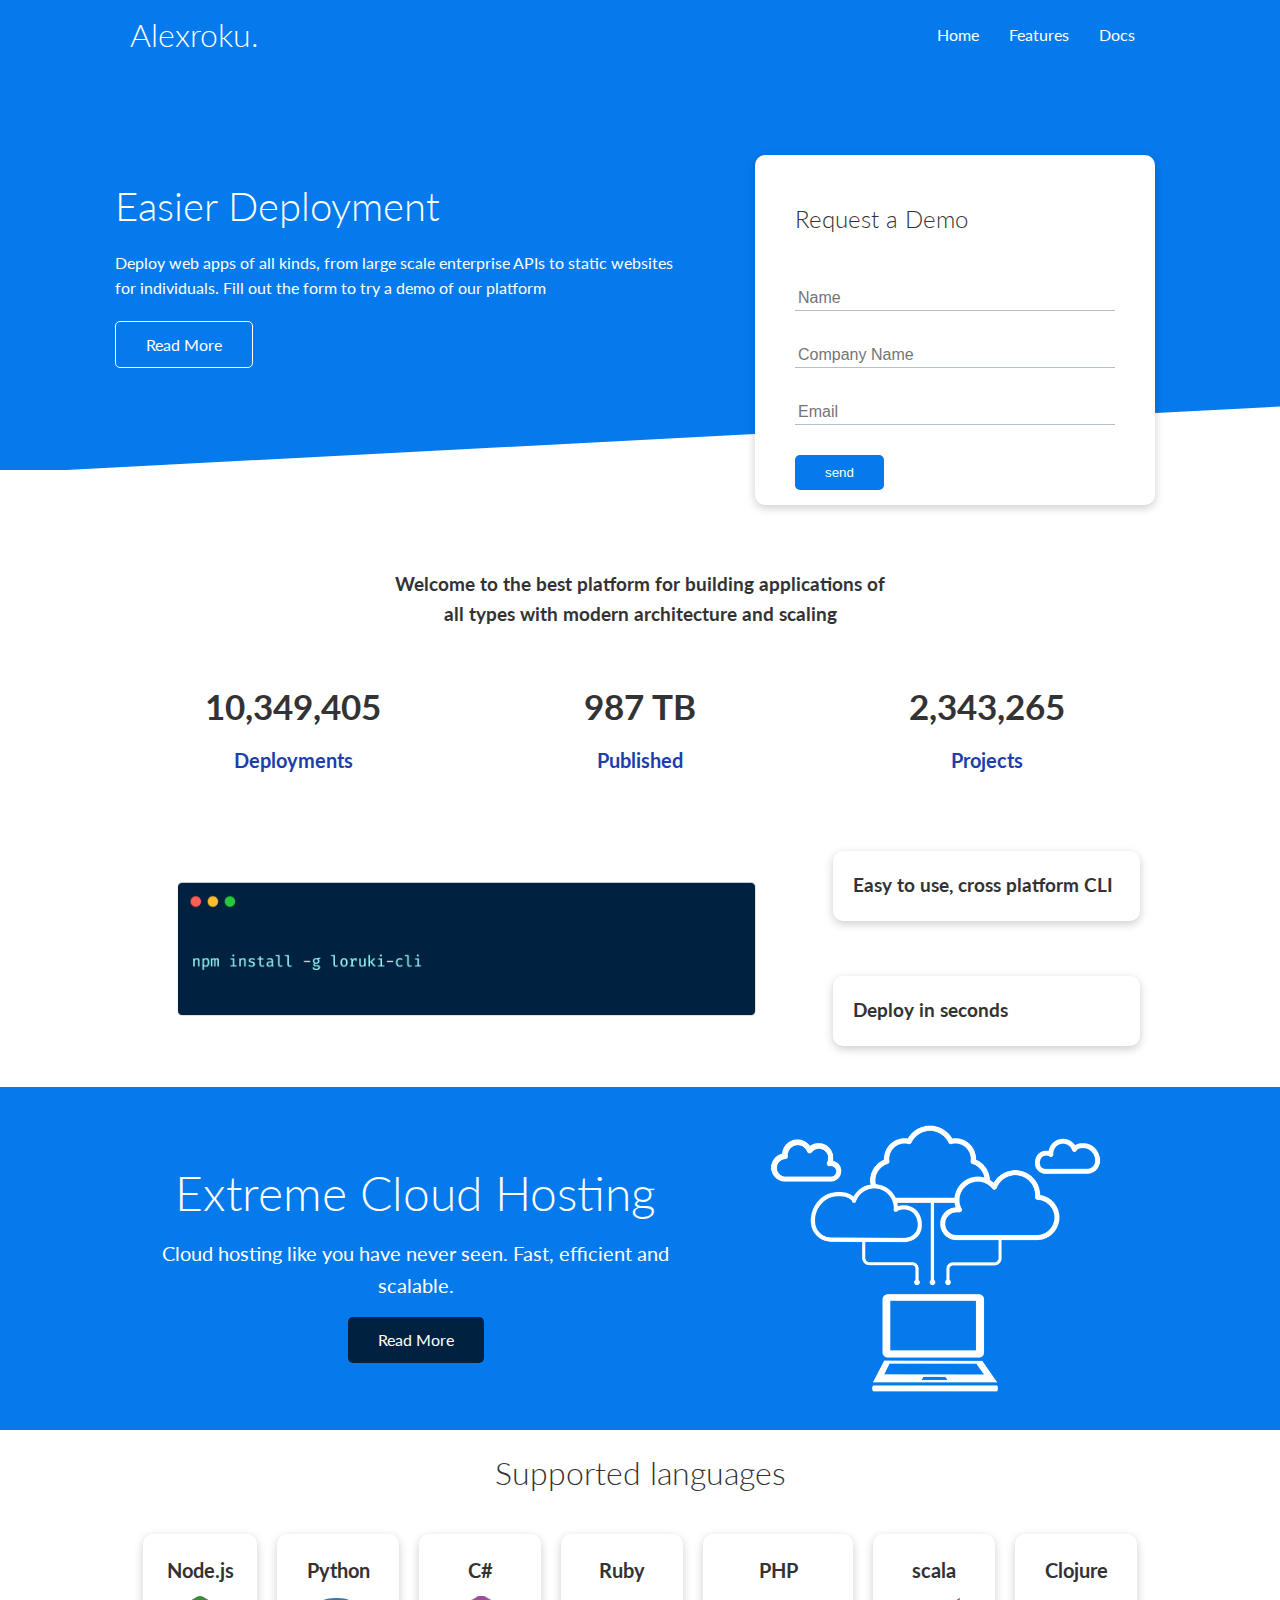
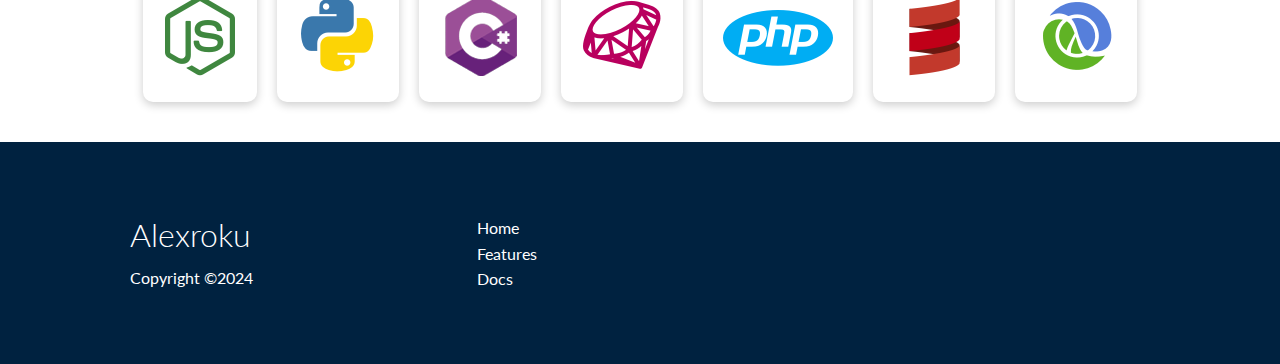
==== index.html @ daa65b09 "initial commit" ====
<!DOCTYPE html>
<html lang="en">
<head>
    <meta charset="UTF-8">
    <meta http-equiv="X-UA-Compatible" content="IE=edge">
    <meta name="viewport" content="width=device-width, initial-scale=1.0">
    
    <link rel="stylesheet" href="https://cdnjs.cloudflare.com/ajax/libs/font-awesome/6.5.1/css/all.min.css" integrity="sha512-DTOQO9RWCH3ppGqcWaEA1BIZOC6xxalwEsw9c2QQeAIftl+Vegovlnee1c9QX4TctnWMn13TZye+giMm8e2LwA==" crossorigin="anonymous" referrerpolicy="no-referrer" /><link rel="stylesheet" href="https://cdnjs.cloudflare.com/ajax/libs/font-awesome/6.5.1/css/all.min.css" integrity="sha512-DTOQO9RWCH3ppGqcWaEA1BIZOC6xxalwEsw9c2QQeAIftl+Vegovlnee1c9QX4TctnWMn13TZye+giMm8e2LwA==" crossorigin="anonymous" referrerpolicy="no-referrer" />
    <link rel="stylesheet" href="./css/utillities.css">
    <link rel="stylesheet" href="./css/style.css">

    <title>Alexroku | Cloud Hosting For Everyone</title>
</head>
<body>
    <!-- NAVBAR -->
    <div class="navbar">
        <div class="container flex">
            <h1>Alexroku.</h1>
            <nav>
                <ul>
                    <li><a href="index.html">Home</a></li>
                    <li><a href="features.html">Features</a></li>
                    <li><a href="docs.html">Docs</a></li>
                </ul>
            </nav>
        </div>
    </div>

    <!-- SHOWCASE -->
    <section class="showcase">
        <div class="container grid">
            <div class="showcase-text">
                <h1>Easier Deployment</h1>
                <p>Deploy web apps of all kinds,
                     from large scale enterprise APIs to static websites for individuals.
                     Fill out the form to try a demo of our platform
                </p>
                <a href="features.html" class="btn btn-outline">
                    Read More
                </a>
                    
            </div>
            <div class="showcase-form card">
                <h2>Request a Demo</h2>
                <form name="contact" method="POST" netlify-honeypot="bot-field" data-netlify="true">
                    <input type="hidden" name="form-name" value="contact">
                    <p class="hidden">
                        <label>
                          Don’t fill this out if you’re human: <input name="bot-field" />
                        </label>
                    </p>

                    <div class="form-control">
                        <input type="text" name="name" placeholder="Name" required>
                    </div>
                    <div class="form-control">
                        <input type="text" name="Company" placeholder="Company Name" required>
                    </div>
                    <div class="form-control">
                        <input type="email" name="email" placeholder="Email">
                    </div>
                    <input type="submit" value="send" class="btn btn-primary">
                </form>
            </div>
        </div>
    </section>
    <!-- STATS -->
    <section class="stats">
        <div class="container">
            <h3 class="stats-heading text-center my-1">
                Welcome to the best platform for building 
                applications of all types with modern architecture and 
                scaling
            </h3>

            <div class="grid grid-3 text-center my-4">
                <div>
                    <i class="fas fa-server fa-3x"></i>
                    <h3>10,349,405</h3>
                    <p class="text-secondary">Deployments</p>
                </div>
                <div>
                    <i class="fas fa-upload fa-3x"></i>
                    <h3>987 TB</h3>
                    <p class="text-secondary">Published</p>
                </div>
                <div>
                    <i class="fas fa-project-diagram fa-3x"></i>
                    <h3>2,343,265</h3>
                    <p class="text-secondary">Projects</p>
                </div>
            </div>
        </div>
    </section>
    <!-- CLI -->
    <section class="cli">
        <div class="container grid">
            <img src="./images/cli.png" alt="">
            <div class="card">
                <h3>Easy to use, cross platform CLI</h3>
            </div>
            <div class="card">
                <h3>Deploy in seconds</h3>
            </div>
        </div>
    </section>

    <!-- CLOUD -->
    <section class="cloud bg-primary my-2 py-2">
        <div class="container grid">
            <div class="text-center">
                <h2 class="lg">Extreme Cloud Hosting</h2>
                <p class="lead my-1">Cloud hosting like you have never seen.
                    Fast, efficient and scalable.
                </p>
                <a href="features.html" class="btn btn-dark">Read More</a>
            </div>
            <img src="./images/cloud.png" alt="Cloud image">
        </div>
    </section>

    <!-- LANGUAGES -->
    <section class="languages">
        <h2 class="md text-center my-2">
            Supported languages
        </h2>
       <div class="container flex">
            <div class="card">
                <h4>Node.js</h4>
                <img src="./images/logos/node.png" alt="Node JS">
            </div>
            <div class="card">
                <h4>Python</h4>
                <img src="./images/logos/python.png" alt="Python">
            </div>
            <div class="card">
                <h4>C#</h4>
                <img src="./images/logos/csharp.png" alt="Csharp">
            </div>
            <div class="card">
                <h4>Ruby</h4>
                <img src="./images/logos/ruby.png" alt="Ruby">
            </div>
            <div class="card">
                <h4>PHP</h4>
                <img src="./images/logos/php.png" alt="PHP">
            </div>
            <div class="card">
                <h4>scala</h4>
                <img src="./images/logos/scala.png" alt="Scala">
            </div>
            <div class="card">
                <h4>Clojure</h4>
                <img src="./images/logos/clojure.png" alt="Clojure">
            </div>
       </div>
    </section>
    <!-- FOOTER -->
    <footer class="footer bg-dark py-5">
        <div class="container grid grid-3">
            <div>
                <h1>Alexroku</h1>
                <p>Copyright &copy;2024</p>
            </div>
            <nav>
                <ul>
                    <li><a href="index.html">Home</a></li>
                    <li><a href="features.html">Features</a></li>
                    <li><a href="docs.html">Docs</a></li>
                </ul>
            </nav>
            <div class="social">
                <a href="#"><i class="fab fa-github fa-2x"></i></a>
                <a href="#"><i class="fab fa-facebook fa-2x"></i></a>
                <a href="#"><i class="fab fa-instagram fa-2x"></i></a>
                <a href="#"><i class="fab fa-twitter fa-2x"></i></a>
            </div>
        </div>
    </footer>
</body>
</html>
---- css/utillities.css ----
/* UTILLITIES */
.container{
    max-width: 1100px;
    margin: 0 auto;
    overflow: auto;
    padding: 0 40px;
}
.card{
    background-color: #fff;
    border-radius: 10px;
    box-shadow: 0 3px 10px rgba(0,0,0,0.2);
    padding: 20px;
    margin: 10px;
    color: #333;
}
.btn{
    display: inline-block;
    padding: 10px 30px;
    cursor: pointer;
    background-color: var(--primary-color);
    border: none;
    color: #fff;
    border-radius: 5px;
}
.btn-outline{
    background-color: transparent;
    border: 1px #fff solid;
}
.btn:hover{
    transform: scale(0.98);
}
.text-center{
    text-align: center;
}
/* ALERT */
.alert{
    background-color: var(--light-color);
    padding: 10px 20px;
    font-weight: bold;
    margin: 15px 0;
}
.alert i{
    margin-right: 10px;
}
.alert-success{
    background-color: var(--success-color);
    color: #fff;
}
.alert-error{
    background-color: var(--error-color);
    color: #fff;
}
/* BACKGROUNDS AND COLORED BUTTONS */
.bg-primary, .btn-primary{
    background-color: var(--primary-color);
    color: #fff;
}
.bg-secondary, .btn-secondary{
    background-color: var(--secondary-color);
    color: #fff;
}
.bg-light, .btn-light{
    background-color: var(--light-color);
    color:#000;
}
.bg-dark, .btn-dark{
    background-color: var(--dark-color);
    color: #fff;
}

.bg-primary a, 
.btn-primary a,
.bg-secondary a,
.btn-secondary a,.bg-light a,
.btn-light a,
.bg-dark a ,
.btn-dark a{
    color: #fff;
}

/* TEXT COLORS */
.text-primary{
    color: var(--primary-color);
}
.text-secondary{
    color: var(--secondary-color);

}
.text-light{
    color: var(--light-color);

}
.text-dark{
    color: var(--dark-color);
}

/* TEXT SIZES */
.lead{
    font-size: 20px;
}
.sm{
    font-size: 1rem;
}
.md{
    font-size: 2rem;
}
.lg{
    font-size: 3rem;
}
.xl{
    font-size: 4rem;
}
.flex{
    display: flex;
    flex-direction: row;
    justify-content: center;
    align-items: center;
    height: 100%;
}
.grid{
    display: grid;
    grid-template-columns:repeat(2,1fr);
    gap: 20px;
    align-items: center;
    justify-content: center;
    height: 100%;
}
.grid-3{
    grid-template-columns: repeat(3,1fr);
}

/* MARGIN */
.my-1{
    margin: 1rem 0;
}
.my-2{
    margin: 1.5rem 0;
}
.my-3{
    margin: 2rem 0;
}
.my-4{
    margin: 3rem 0;
}
.my-5{
    margin: 4rem 0;
}

.m-1{
    margin: 1rem;
}
.m-2{
    margin: 1.5rem;
}
.m-3{
    margin: 2rem;
}
.m-4{
    margin: 3rem;
}
.m-5{
    margin: 4rem;
}

/* PADDING */

.py-1{
    padding: 1rem 0;
}
.py-2{
    padding: 1.5rem 0;
}
.py-3{
    padding: 2rem 0;
}
.py-4{
    padding: 3rem 0;
}
.py-5{
    padding: 4rem 0;
}

.p-1{
    padding: 1rem;
}
.p-2{
    padding: 1.5rem;
}
.p-3{
    padding: 2rem;
}
.p-4{
    padding: 3rem;
}
.p-5{
    padding: 4rem;
}
---- css/style.css ----
@import url('https://fonts.googleapis.com/css2?family=Lato:wght@300&display=swap');
/* BASE STYLING FOR THE PROJECT */
:root{
    --primary-color:#047aed;
    --secondary-color:#1c3faB;
    --dark-color:#002240;
    --light-color:#f4f4f4;
    --success-color:#5cb85c;
    --error-color:#d9534f;
}

*{
    box-sizing: border-box;
    padding: 0;
    margin: 0;
}
body{
    font-family: 'lato',sans-serif;
    color: #333;
    line-height: 1.6;
}
ul{
    list-style-type: none;
}
a{
    text-decoration: none;
    color: #333;
}
h1,h2{
    font-weight: 300;
    line-height: 1.2;
    margin: 10px 0;
}
p{
    margin: 10px 0;
}
img{
    width: 100%;
}
code,pre{
    background-color: #333;
    color: #fff;
    padding: 10px;
}
.hidden{
    visibility: hidden;
    height: 0;
}

/* NAVBAR STYLING */
.navbar{
    background-color: var(--primary-color);
    color: #fff;
    height: 70px;
    
}
.navbar .flex{
    justify-content: space-between;
    overflow: visible;
}
.navbar ul{
    display: flex;
    flex-direction: row;
}
.navbar a{
    color: #fff;
    padding: 10px;
    margin: 0 5px;
}
.navbar a:hover{
    border-bottom: 2px #fff solid;
}
/* SHOWCASE STYLING */
.showcase{
    height: 400px;
    background-color: var(--primary-color);
    color: #fff;
    position:relative;
}
.showcase h1{
    font-size:40px;
}
.showcase p{
    margin: 20px 0;
}
.showcase .grid{
    grid-template-columns:55% 45%;
    gap: 30px;
    overflow: visible;
}
.showcase-form{
    position: relative;
    top: 60px;
    height: 350px;
    overflow: visible;
    width: 400px;
    padding: 40px;
    z-index: 100;
    justify-self: flex-end;
    animation: slideInFromRight 1s ease-in;
}
.showcase-form .form-control{
    margin: 30px 0;
}
.showcase-form input:focus{
    outline: none;
}
.showcase-form input[type=text],
.showcase-form input[type=email]{
    border: 0;
    border-bottom: 1px solid #b4becb;
    width: 100%;
    padding:3px;
    font-size:16px;

}
.showcase::after{
    content: ' ';
    /* color: black; */
    position: absolute;
    bottom: -70px;
    background-color: #fff;
    right: 0;
    left: 0;
    height:100px;
    transform: skewY(-3deg);
    -webkit-transform: skewY(-3deg);
    -moz-transform: skewY(-3deg);
    -ms-transform: skewY(-3deg);
}
.showcase-text{
    animation: slideInFromLeft 1s ease-in;
}
/* .showcase::before{
    content: 'Fuck';
    color: black;
    position: absolute;
    bottom: -70px;
    color: black;
    background-color: #fff;
    right: 0;
    left: 0;
    height:100px;
    transform: skewY(-3deg);
} */
/* STATS */
.stats{
    padding-top: 100px;
    background-color: #fff;
    animation: slideInFromBottom 1s ease-in;
}
.stats-heading{
    max-width: 500px;
    margin: auto;
}

.stats .grid h3{
    font-size: 35px;
}
.stats .grid p{
    font-size:20px;
    font-weight:bold;
}

/* CLI */
.cli .grid{
    grid-template-columns: repeat(3 , 1fr);
    grid-template-rows: repeat(2 , 1fr);
}
.cli .grid > *:first-child{
    grid-column: 1 / span 2;
    grid-row: 1 / span 2;
}

/* CLOUD */
.cloud .grid{
    grid-template-columns: 4fr 3fr;
}
/* LANGUAGES */
.languages .flex{
    flex-wrap:wrap;
}
.languages .card{
    text-align: center;
    margin: 18px 10px 40px;
    transition: transform 0.2s ease-in;
}
.languages .card h4{
    font-size: 20px;
    margin-bottom: 10px;
}
.languages .card:hover{
    transform: translateY(-15px);
}
/* FEATURES */
.features-head img{
    width: 200px;
    justify-self: flex-end;
}
.features-sub-head img{
    width: 300px;
    justify-self: flex-end;
}
.features-main .card > i{
    margin-right: 20px;
}
.features-main .grid{
    padding: 30px;
}
.features-main .grid > *:first-child{
    grid-column: 1 / span 3;
}
.features-main .grid > *:nth-child(2){
    grid-column: 1 / span 2;
}
/* D0CS */
.docs-head img{
    width: 200px;
    justify-self: flex-end;
}
.docs-main a{
    color: #000;
}
.docs-main h3{
    margin: 20px 0;
}
.docs-main .grid{
    grid-template-columns: 1fr 2fr;
    align-items: flex-start;
}
.docs-main nav li{
    font-size: 17px;
    padding-bottom: 5px;
    margin-bottom: 5px;
    border-bottom: 1px #ccc solid;
}
.docs-main a:hover{
    font-weight: bold;
}
/* FOOTER */
.footer .social a{
    margin: 0 10px;
}
/* ANIMAGTIONS USING KEY FRAMES */
@keyframes slideInFromLeft{
    0%{
        transform: translateX(-100%);
    }
    100%{
        transform: translateX(0);
    }
}
@keyframes slideInFromRight{
    0%{
        transform: translateX(100%);
    }
    100%{
        transform: translateX(0);
    }
}
@keyframes slideInFromTop{
    0%{
        transform: translateY(-100%);
    }
    100%{
        transform: translateY(0);
    }
}
@keyframes slideInFromBottom{
    0%{
        transform: translateY(100%);
    }
    100%{
        transform: translateY(0);
    }
}

/* TABLETS AND UNDER */
@media(max-width:768px){
    .grid,
    .showcase .grid,
    .stats .grid,
    .cli .grid,
    .cloud .grid,
    .features-main .grid,
    .docs-main .grid{
        grid-template-columns: 1fr;
        grid-template-rows: 1fr;
    }
    .showcase{
        height: auto;
    }
    .showcase-text{
        text-align: center;
        margin-top: 40px;
        animation: slideInFromTop 1s ease-in;;

    }
    .showcase-form{
        justify-self: center;
        margin: auto;
        animation: slideInFromBottom 1s ease-in;
    }
    .cli .grid > *:first-child{
        grid-column: 1;
        grid-row: 1;
    }
    .features-head,
    .features-sub-head,
    .docs-head{
        text-align: center;
    }
    .features-head img,
    .features-sub-head img,
    .docs-head img{
        justify-self: center;
    }

    .features-main .grid >*:first-child,
    .features-main .grid > *:nth-child(2){
        grid-column: 1;
    }
}

/* MOBILE */
@media(max-width:500px){
    .navbar{
        height: 100px;
        overflow: hidden;
    }
    .navbar .flex{
        flex-direction: column;
    }
    .navbar ul{
        padding: 10px;
        background-color: rgba(0, 0, 0, 0.1);
    }
}
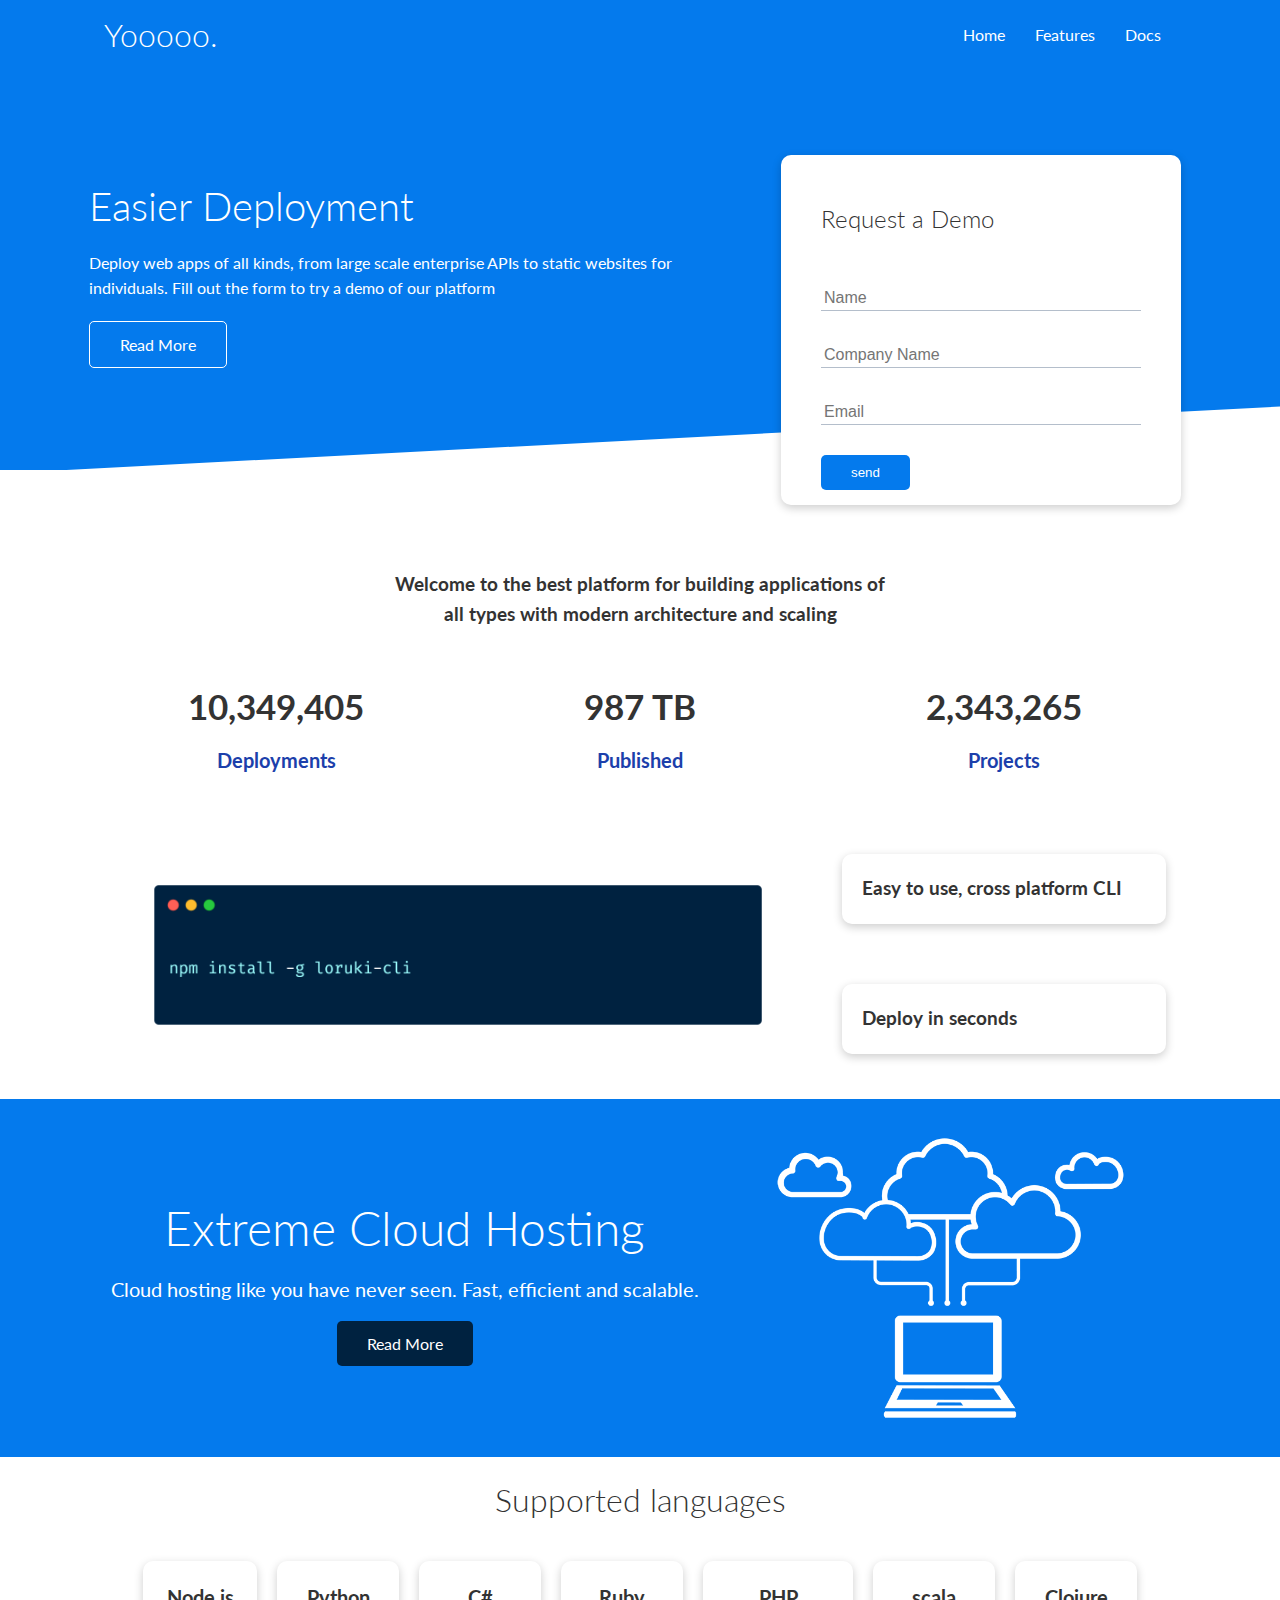
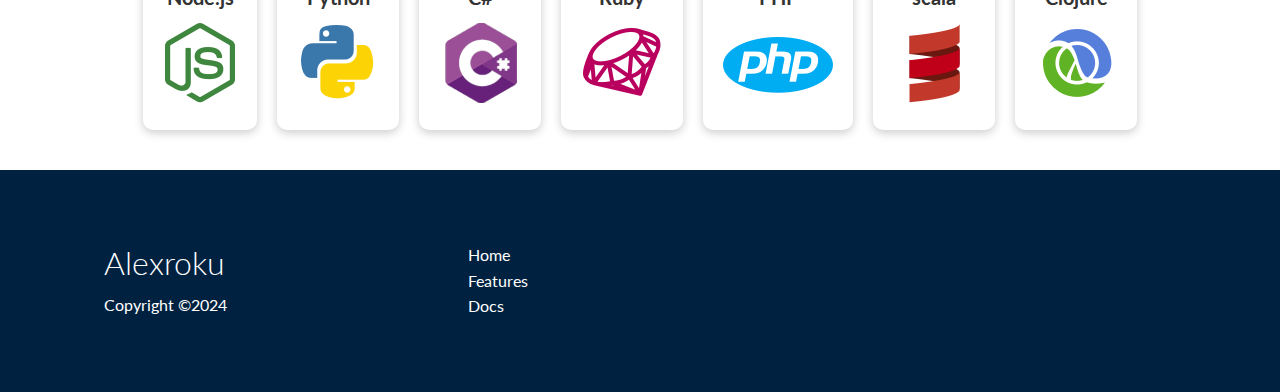
==== commit 16a364ce: "made a edit to header text to see if netlify is fething live from github" ====
--- a/index.html
+++ b/index.html
@@ -15,7 +15,7 @@
     <!-- NAVBAR -->
     <div class="navbar">
         <div class="container flex">
-            <h1>Alexroku.</h1>
+            <h1>Yooooo.</h1>
             <nav>
                 <ul>
                     <li><a href="index.html">Home</a></li>
--- a/css/utillities.css
+++ b/css/utillities.css
@@ -1,6 +1,6 @@
 /* UTILLITIES */
 .container{
-    max-width: 1100px;
+    max-width: 90%;
     margin: 0 auto;
     overflow: auto;
     padding: 0 40px;
--- a/css/style.css
+++ b/css/style.css
@@ -18,6 +18,7 @@
     font-family: 'lato',sans-serif;
     color: #333;
     line-height: 1.6;
+    width: 100%;
 }
 ul{
     list-style-type: none;
@@ -324,6 +325,12 @@
 
 /* MOBILE */
 @media(max-width:500px){
+    .navbar,.showcase,.stats,.cli,.cloud,.languages,.footer{
+        max-width: 100%;
+    }
+    .container{
+         max-width:95%; /*i am supposed to edit this*/
+    }
     .navbar{
         height: 100px;
         overflow: hidden;
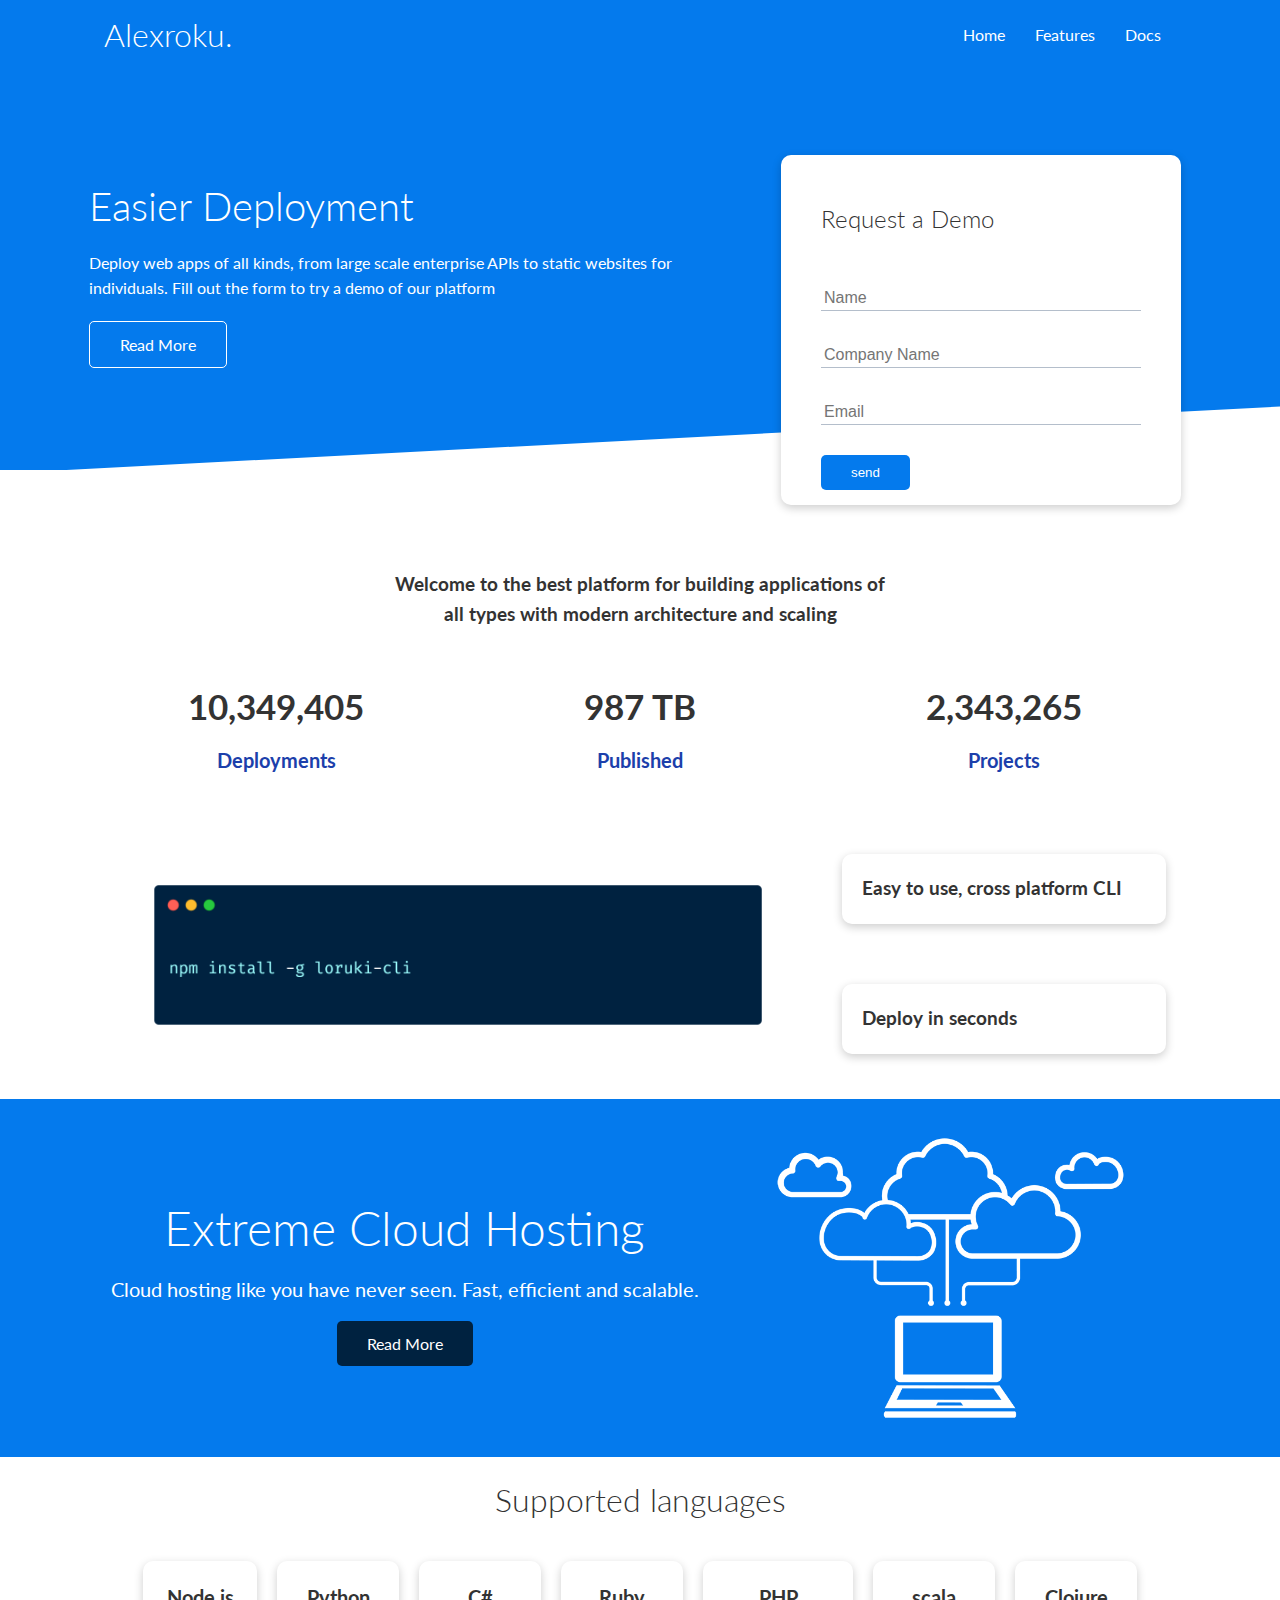
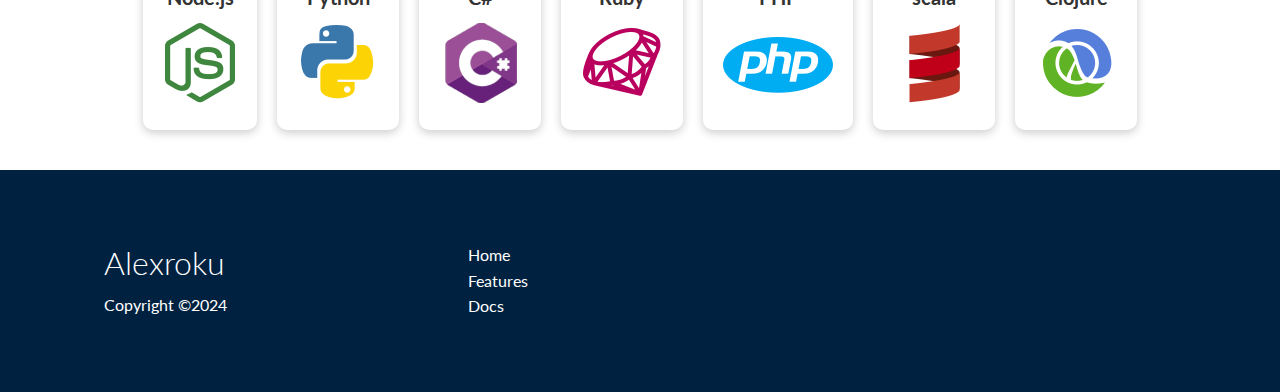
==== commit 25c05515: "I just changed the head name again and I also did something about the scroll bars showing up for mob" ====
--- a/index.html
+++ b/index.html
@@ -15,7 +15,7 @@
     <!-- NAVBAR -->
     <div class="navbar">
         <div class="container flex">
-            <h1>Yooooo.</h1>
+            <h1>Alexroku.</h1>
             <nav>
                 <ul>
                     <li><a href="index.html">Home</a></li>
--- a/css/style.css
+++ b/css/style.css
@@ -325,12 +325,6 @@
 
 /* MOBILE */
 @media(max-width:500px){
-    .navbar,.showcase,.stats,.cli,.cloud,.languages,.footer{
-        max-width: 100%;
-    }
-    .container{
-         max-width:95%; /*i am supposed to edit this*/
-    }
     .navbar{
         height: 100px;
         overflow: hidden;
@@ -342,4 +336,18 @@
         padding: 10px;
         background-color: rgba(0, 0, 0, 0.1);
     }
+}
+
+/* For Screens smaller than 400 pixels */
+@media(max-width:400px){
+    body{
+        width: fit-content;
+        overflow: auto;
+    }
+    .navbar,.showcase,.stats,.cli,.cloud,.languages,.footer{
+        width: 100%;
+    }
+    .container{
+        width: 95%;
+   }
 }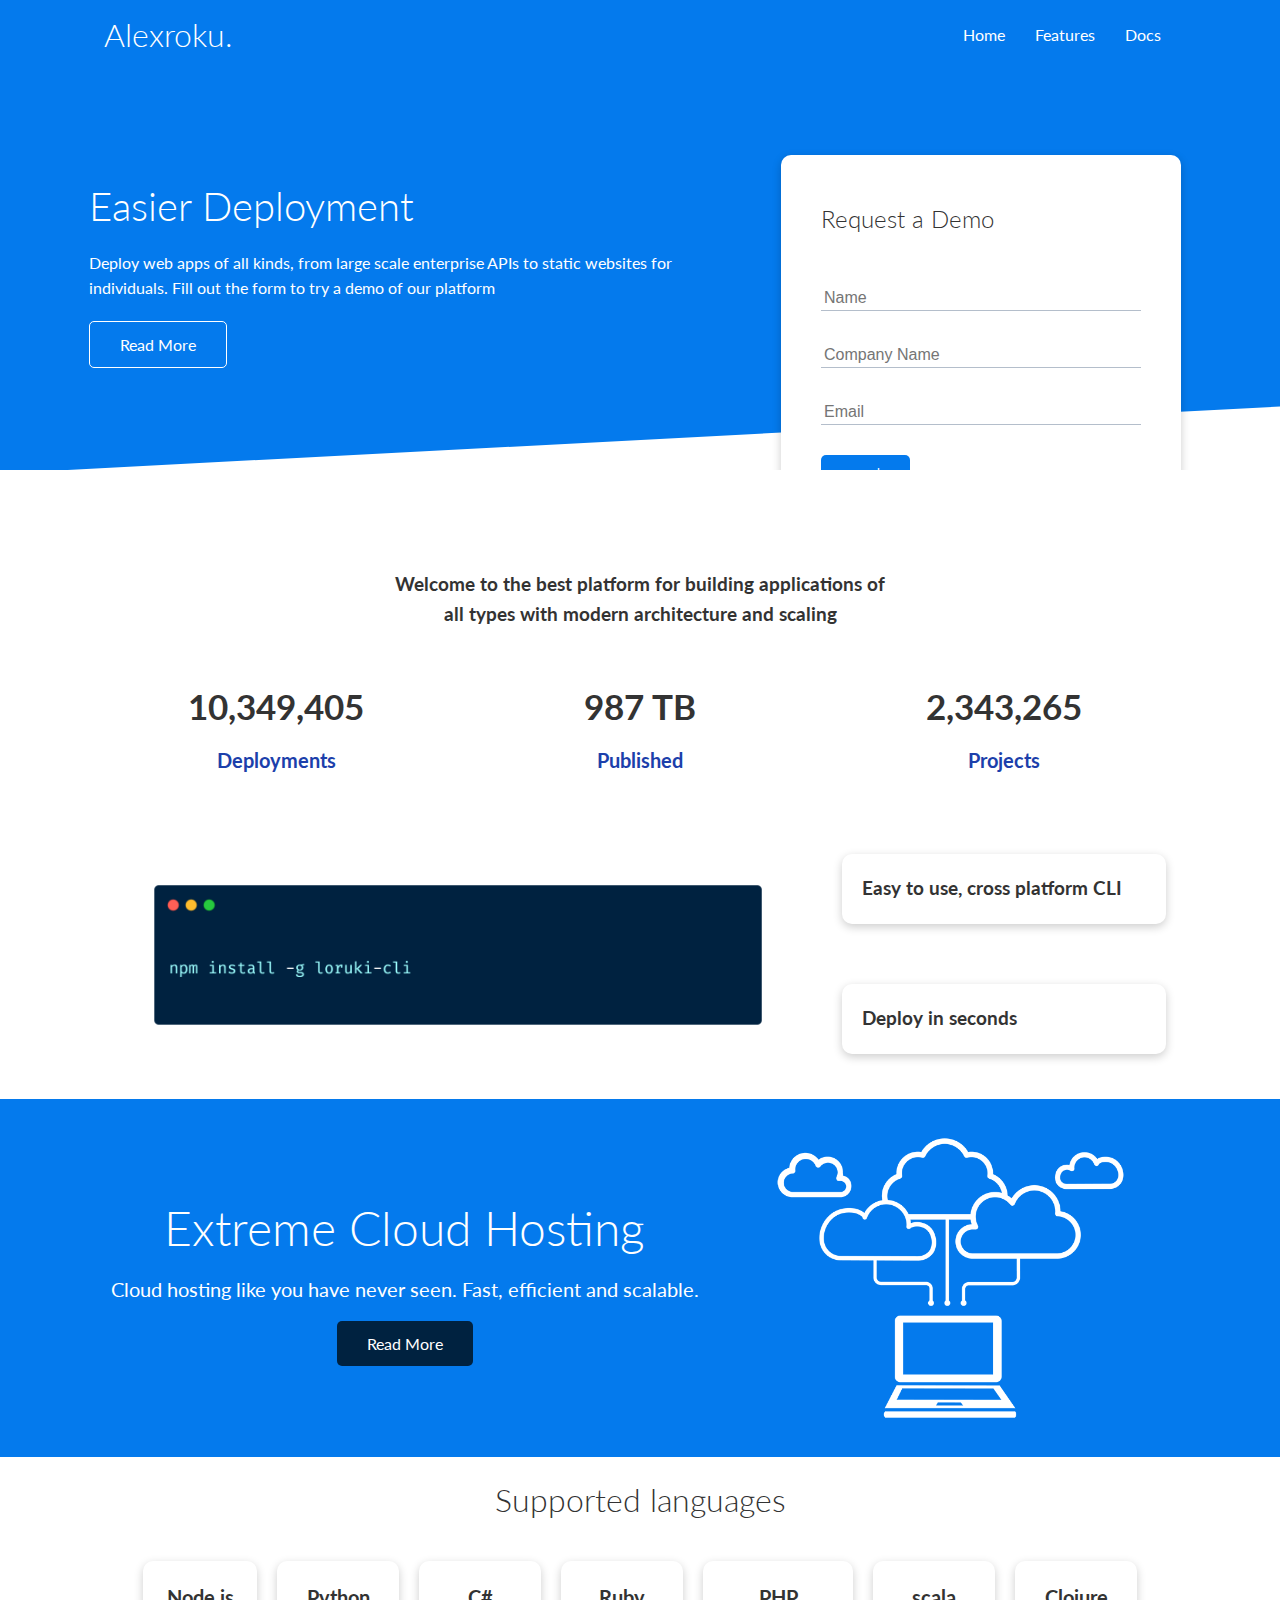
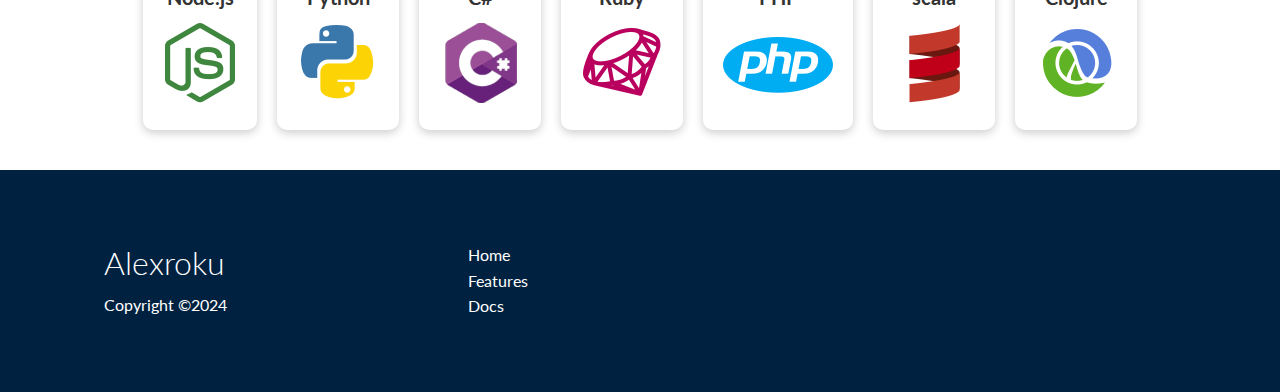
==== commit 4992f109: "set overflow:hidden; to showcase to stop horizontal scrow due to animation" ====
--- a/index.html
+++ b/index.html
@@ -31,9 +31,10 @@
         <div class="container grid">
             <div class="showcase-text">
                 <h1>Easier Deployment</h1>
-                <p>Deploy web apps of all kinds,
-                     from large scale enterprise APIs to static websites for individuals.
-                     Fill out the form to try a demo of our platform
+                <p>
+                    Deploy web apps of all kinds,
+                    from large scale enterprise APIs to static websites for individuals.
+                    Fill out the form to try a demo of our platform
                 </p>
                 <a href="features.html" class="btn btn-outline">
                     Read More
--- a/css/style.css
+++ b/css/style.css
@@ -77,6 +77,7 @@
     background-color: var(--primary-color);
     color: #fff;
     position:relative;
+    overflow: hidden;
 }
 .showcase h1{
     font-size:40px;
@@ -342,7 +343,7 @@
 @media(max-width:400px){
     body{
         width: fit-content;
-        overflow: auto;
+        overflow:visible;
     }
     .navbar,.showcase,.stats,.cli,.cloud,.languages,.footer{
         width: 100%;
